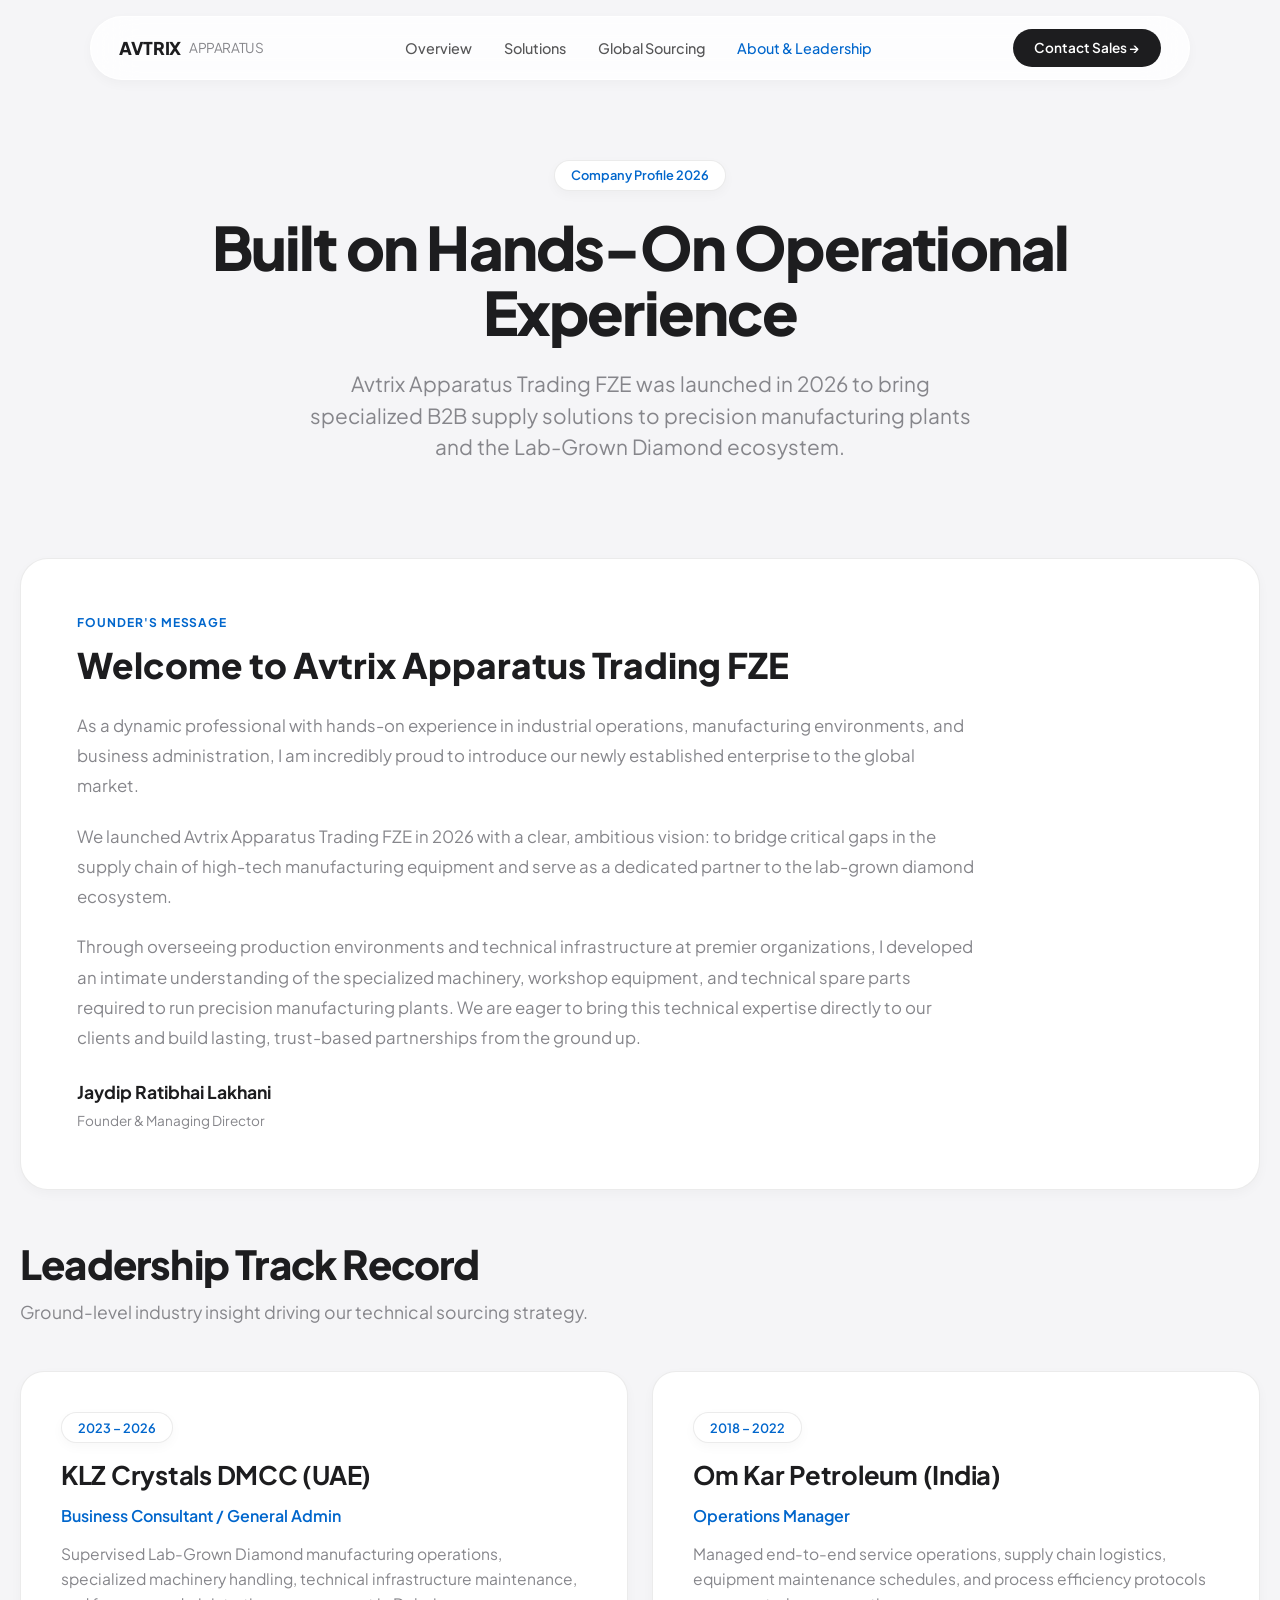
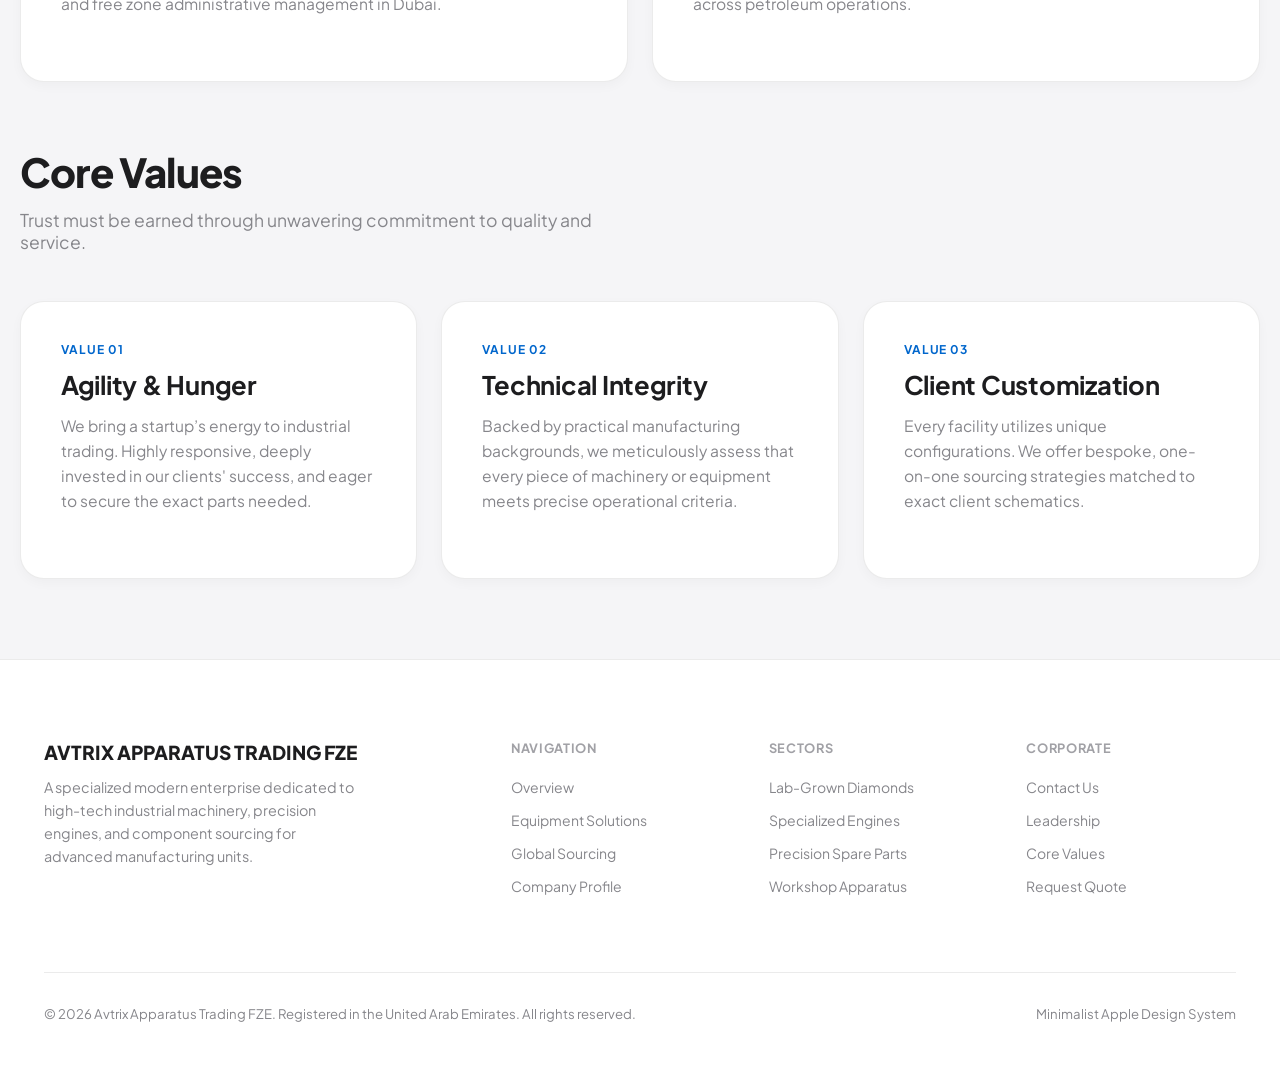
==== about.html @ a1901695 "Add files via upload" ====
<!DOCTYPE html>
<html lang="en">
<head>
    
    <meta charset="UTF-8">
    <meta name="viewport" content="width=device-width, initial-scale=1.0">
    <!-- Google Fonts -->
    <link rel="preconnect" href="https://fonts.googleapis.com">
    <link rel="preconnect" href="https://fonts.gstatic.com" crossorigin>
    <link href="https://fonts.googleapis.com/css2?family=Plus+Jakarta+Sans:wght@300;400;500;600;700;800&display=swap" rel="stylesheet">
    <style>
        :root {
            --bg-body: #F5F5F7;
            --bg-card: #FFFFFF;
            --text-primary: #1D1D1F;
            --text-secondary: #86868B;
            --text-muted: #A1A1A6;
            --accent-blue: #0066CC;
            --accent-blue-hover: #0055B3;
            --border-light: rgba(0, 0, 0, 0.08);
            --border-subtle: rgba(0, 0, 0, 0.04);
            --shadow-sm: 0 4px 12px rgba(0, 0, 0, 0.03);
            --shadow-md: 0 12px 32px rgba(0, 0, 0, 0.06);
            --shadow-lg: 0 20px 40px rgba(0, 0, 0, 0.08);
            --radius-card: 24px;
            --radius-pill: 980px;
            --font-main: 'Plus Jakarta Sans', -apple-system, BlinkMacSystemFont, "Segoe UI", Roboto, sans-serif;
        }

        * {
            box-sizing: border-box;
            margin: 0;
            padding: 0;
        }

        html {
            scroll-behavior: smooth;
            background-color: var(--bg-body);
            color: var(--text-primary);
            font-family: var(--font-main);
            -webkit-font-smoothing: antialiased;
        }

        body {
            overflow-x: hidden;
            display: flex;
            flex-direction: column;
            min-height: 100vh;
        }

        a {
            text-decoration: none;
            color: inherit;
            transition: all 0.2s ease;
        }

        .container {
            max-width: 1240px;
            margin: 0 auto;
            padding: 0 1.5rem;
            width: 100%;
        }

        /* --- Header & Navigation --- */
        header {
            position: fixed;
            top: 1rem;
            left: 0;
            right: 0;
            z-index: 1000;
        }

        .nav-wrapper {
            background: rgba(255, 255, 255, 0.82);
            backdrop-filter: blur(20px);
            -webkit-backdrop-filter: blur(20px);
            border: 1px solid rgba(255, 255, 255, 0.9);
            box-shadow: var(--shadow-sm);
            border-radius: var(--radius-pill);
            display: flex;
            justify-content: space-between;
            align-items: center;
            padding: 0.75rem 1.75rem;
            max-width: 1100px;
            margin: 0 auto;
        }

        .brand-logo {
            font-weight: 800;
            font-size: 1.1rem;
            letter-spacing: -0.02em;
            display: flex;
            align-items: center;
            gap: 0.5rem;
        }

        .brand-logo span {
            color: var(--text-secondary);
            font-weight: 400;
            font-size: 0.85rem;
        }

        .nav-links {
            display: flex;
            list-style: none;
            gap: 2rem;
            align-items: center;
        }

        .nav-links a {
            font-size: 0.9rem;
            font-weight: 500;
            color: var(--text-primary);
            opacity: 0.75;
        }

        .nav-links a:hover, .nav-links a.active {
            opacity: 1;
            color: var(--accent-blue);
        }

        .btn-primary {
            background: var(--text-primary);
            color: #FFFFFF !important;
            padding: 0.65rem 1.35rem;
            border-radius: var(--radius-pill);
            font-size: 0.85rem;
            font-weight: 600;
            display: inline-flex;
            align-items: center;
            gap: 0.4rem;
            transition: transform 0.2s ease, background 0.2s ease;
            border: none;
            cursor: pointer;
        }

        .btn-primary:hover {
            background: #000000;
            transform: scale(1.02);
            opacity: 1 !important;
        }

        .btn-secondary {
            background: #FFFFFF;
            color: var(--text-primary) !important;
            border: 1px solid var(--border-light);
            padding: 0.65rem 1.35rem;
            border-radius: var(--radius-pill);
            font-size: 0.85rem;
            font-weight: 600;
            display: inline-flex;
            align-items: center;
            gap: 0.4rem;
            box-shadow: var(--shadow-sm);
            transition: all 0.2s ease;
        }

        .btn-secondary:hover {
            background: var(--bg-body);
            transform: scale(1.02);
        }

        /* --- Common Layout Elements --- */
        .page-hero {
            padding-top: 10rem;
            padding-bottom: 4rem;
            text-align: center;
        }

        .pill-badge {
            display: inline-block;
            background: #FFFFFF;
            padding: 0.4rem 1rem;
            border-radius: var(--radius-pill);
            font-size: 0.8rem;
            font-weight: 600;
            color: var(--accent-blue);
            box-shadow: var(--shadow-sm);
            border: 1px solid var(--border-light);
            margin-bottom: 1.5rem;
        }

        .hero-title {
            font-size: 3.75rem;
            font-weight: 800;
            line-height: 1.08;
            letter-spacing: -0.03em;
            max-width: 900px;
            margin: 0 auto 1.5rem;
            color: var(--text-primary);
        }

        .hero-subtitle {
            font-size: 1.3rem;
            color: var(--text-secondary);
            max-width: 680px;
            margin: 0 auto 2rem;
            line-height: 1.5;
            font-weight: 400;
        }

        .section-padding {
            padding: 5rem 0;
        }

        .section-header {
            margin-bottom: 3rem;
        }

        .section-header h2 {
            font-size: 2.5rem;
            font-weight: 800;
            letter-spacing: -0.02em;
            margin-bottom: 0.75rem;
        }

        .section-header p {
            font-size: 1.1rem;
            color: var(--text-secondary);
            max-width: 640px;
        }

        /* Bento Grid System */
        .bento-grid {
            display: grid;
            grid-template-columns: repeat(12, 1fr);
            gap: 1.5rem;
        }

        .bento-card {
            background: var(--bg-card);
            border-radius: var(--radius-card);
            padding: 2.5rem;
            border: 1px solid var(--border-light);
            box-shadow: var(--shadow-sm);
            display: flex;
            flex-direction: column;
            justify-content: space-between;
            overflow: hidden;
            position: relative;
            transition: transform 0.3s ease, box-shadow 0.3s ease;
        }

        .bento-card:hover {
            transform: translateY(-4px);
            box-shadow: var(--shadow-md);
        }

        .col-12 { grid-column: span 12; }
        .col-8 { grid-column: span 8; }
        .col-6 { grid-column: span 6; }
        .col-4 { grid-column: span 4; }

        .card-tag {
            font-size: 0.75rem;
            font-weight: 700;
            text-transform: uppercase;
            letter-spacing: 0.08em;
            color: var(--accent-blue);
            margin-bottom: 0.75rem;
        }

        .card-title {
            font-size: 1.6rem;
            font-weight: 700;
            line-height: 1.25;
            margin-bottom: 0.85rem;
            letter-spacing: -0.01em;
        }

        .card-desc {
            font-size: 0.975rem;
            color: var(--text-secondary);
            line-height: 1.6;
            margin-bottom: 1.5rem;
        }

        .card-img-wrapper {
            width: 100%;
            height: 220px;
            border-radius: 16px;
            overflow: hidden;
            margin-top: auto;
        }

        .card-img-wrapper img {
            width: 100%;
            height: 100%;
            object-fit: cover;
        }

        /* --- Footer --- */
        footer {
            background: #FFFFFF;
            border-top: 1px solid var(--border-light);
            padding: 5rem 0 3rem;
            margin-top: auto;
        }

        .footer-grid {
            display: grid;
            grid-template-columns: 2fr repeat(3, 1fr);
            gap: 3rem;
            margin-bottom: 4rem;
        }

        .footer-brand h3 {
            font-size: 1.2rem;
            font-weight: 800;
            margin-bottom: 0.75rem;
        }

        .footer-brand p {
            color: var(--text-secondary);
            font-size: 0.9rem;
            max-width: 320px;
            line-height: 1.6;
        }

        .footer-col h4 {
            font-size: 0.8rem;
            font-weight: 700;
            text-transform: uppercase;
            letter-spacing: 0.05em;
            margin-bottom: 1.25rem;
            color: var(--text-muted);
        }

        .footer-col ul {
            list-style: none;
        }

        .footer-col li {
            margin-bottom: 0.75rem;
        }

        .footer-col a {
            font-size: 0.875rem;
            color: var(--text-secondary);
        }

        .footer-col a:hover {
            color: var(--accent-blue);
        }

        .footer-bottom {
            padding-top: 2rem;
            border-top: 1px solid var(--border-light);
            display: flex;
            justify-content: space-between;
            align-items: center;
            font-size: 0.825rem;
            color: var(--text-secondary);
        }

        /* --- Responsive --- */
        @media (max-width: 1024px) {
            .hero-title { font-size: 2.8rem; }
            .col-8, .col-4, .col-6 { grid-column: span 12; }
            .footer-grid { grid-template-columns: 1fr 1fr; }
        }

        @media (max-width: 768px) {
            .nav-links { display: none; }
            .hero-title { font-size: 2.2rem; }
            .footer-grid { grid-template-columns: 1fr; }
            .footer-bottom { flex-direction: column; gap: 1rem; text-align: center; }
        }
    </style>

    <title>About Us & Leadership | Avtrix Apparatus Trading FZE</title>
</head>
<body>
    
    <header>
        <div class="nav-wrapper">
            <a href="index.html" class="brand-logo">
                AVTRIX <span>APPARATUS</span>
            </a>
            <ul class="nav-links">
                <li><a href="index.html">Overview</a></li>
<li><a href="solutions.html">Solutions</a></li>
<li><a href="sourcing.html">Global Sourcing</a></li>
<li><a href="about.html" class="active">About & Leadership</a></li>

            </ul>
            <a href="contact.html" class="btn-primary">Contact Sales &rarr;</a>
        </div>
    </header>
    
    <main>
        <section class="page-hero container">
            <span class="pill-badge">Company Profile 2026</span>
            <h1 class="hero-title">Built on Hands-On Operational Experience</h1>
            <p class="hero-subtitle">
                Avtrix Apparatus Trading FZE was launched in 2026 to bring specialized B2B supply solutions to precision manufacturing plants and the Lab-Grown Diamond ecosystem.
            </p>
        </section>

        <section class="section-padding container" style="padding-top: 0;" id="leadership">
            <div style="background: #FFFFFF; border-radius: 28px; padding: 3.5rem; border: 1px solid var(--border-light); box-shadow: var(--shadow-sm); margin-bottom: 3rem;">
                <div class="card-tag">Founder's Message</div>
                <h2 style="font-size: 2.2rem; font-weight: 800; margin-bottom: 1.5rem;">Welcome to Avtrix Apparatus Trading FZE</h2>
                <div style="font-size: 1.05rem; color: var(--text-secondary); line-height: 1.8; max-width: 900px;">
                    <p style="margin-bottom: 1.25rem;">
                        As a dynamic professional with hands-on experience in industrial operations, manufacturing environments, and business administration, I am incredibly proud to introduce our newly established enterprise to the global market.
                    </p>
                    <p style="margin-bottom: 1.25rem;">
                        We launched Avtrix Apparatus Trading FZE in 2026 with a clear, ambitious vision: to bridge critical gaps in the supply chain of high-tech manufacturing equipment and serve as a dedicated partner to the lab-grown diamond ecosystem.
                    </p>
                    <p style="margin-bottom: 1.5rem;">
                        Through overseeing production environments and technical infrastructure at premier organizations, I developed an intimate understanding of the specialized machinery, workshop equipment, and technical spare parts required to run precision manufacturing plants. We are eager to bring this technical expertise directly to our clients and build lasting, trust-based partnerships from the ground up.
                    </p>
                    <div style="font-weight: 700; color: var(--text-primary); font-size: 1.1rem;">
                        Jaydip Ratibhai Lakhani
                        <span style="display: block; font-size: 0.85rem; color: var(--text-secondary); font-weight: 400;">Founder & Managing Director</span>
                    </div>
                </div>
            </div>

            <div class="section-header">
                <h2>Leadership Track Record</h2>
                <p>Ground-level industry insight driving our technical sourcing strategy.</p>
            </div>

            <div class="bento-grid" style="margin-bottom: 4rem;">
                <div class="bento-card col-6">
                    <div>
                        <span class="pill-badge" style="margin-bottom: 1rem;">2023 – 2026</span>
                        <h3 class="card-title">KLZ Crystals DMCC (UAE)</h3>
                        <div style="font-weight: 600; color: var(--accent-blue); margin-bottom: 1rem;">Business Consultant / General Admin</div>
                        <p class="card-desc">
                            Supervised Lab-Grown Diamond manufacturing operations, specialized machinery handling, technical infrastructure maintenance, and free zone administrative management in Dubai.
                        </p>
                    </div>
                </div>

                <div class="bento-card col-6">
                    <div>
                        <span class="pill-badge" style="margin-bottom: 1rem;">2018 – 2022</span>
                        <h3 class="card-title">Om Kar Petroleum (India)</h3>
                        <div style="font-weight: 600; color: var(--accent-blue); margin-bottom: 1rem;">Operations Manager</div>
                        <p class="card-desc">
                            Managed end-to-end service operations, supply chain logistics, equipment maintenance schedules, and process efficiency protocols across petroleum operations.
                        </p>
                    </div>
                </div>
            </div>

            <div class="section-header" id="values">
                <h2>Core Values</h2>
                <p>Trust must be earned through unwavering commitment to quality and service.</p>
            </div>

            <div class="bento-grid">
                <div class="bento-card col-4">
                    <div>
                        <div class="card-tag">Value 01</div>
                        <h3 class="card-title">Agility & Hunger</h3>
                        <p class="card-desc">We bring a startup’s energy to industrial trading. Highly responsive, deeply invested in our clients' success, and eager to secure the exact parts needed.</p>
                    </div>
                </div>

                <div class="bento-card col-4">
                    <div>
                        <div class="card-tag">Value 02</div>
                        <h3 class="card-title">Technical Integrity</h3>
                        <p class="card-desc">Backed by practical manufacturing backgrounds, we meticulously assess that every piece of machinery or equipment meets precise operational criteria.</p>
                    </div>
                </div>

                <div class="bento-card col-4">
                    <div>
                        <div class="card-tag">Value 03</div>
                        <h3 class="card-title">Client Customization</h3>
                        <p class="card-desc">Every facility utilizes unique configurations. We offer bespoke, one-on-one sourcing strategies matched to exact client schematics.</p>
                    </div>
                </div>
            </div>
        </section>
    </main>
    
    <footer>
        <div class="container">
            <div class="footer-grid">
                <div class="footer-brand">
                    <h3>AVTRIX APPARATUS TRADING FZE</h3>
                    <p>A specialized modern enterprise dedicated to high-tech industrial machinery, precision engines, and component sourcing for advanced manufacturing units.</p>
                </div>
                <div class="footer-col">
                    <h4>Navigation</h4>
                    <ul>
                        <li><a href="index.html">Overview</a></li>
                        <li><a href="solutions.html">Equipment Solutions</a></li>
                        <li><a href="sourcing.html">Global Sourcing</a></li>
                        <li><a href="about.html">Company Profile</a></li>
                    </ul>
                </div>
                <div class="footer-col">
                    <h4>Sectors</h4>
                    <ul>
                        <li><a href="solutions.html#lgd">Lab-Grown Diamonds</a></li>
                        <li><a href="solutions.html#engines">Specialized Engines</a></li>
                        <li><a href="solutions.html#spares">Precision Spare Parts</a></li>
                        <li><a href="solutions.html#workshop">Workshop Apparatus</a></li>
                    </ul>
                </div>
                <div class="footer-col">
                    <h4>Corporate</h4>
                    <ul>
                        <li><a href="contact.html">Contact Us</a></li>
                        <li><a href="about.html#leadership">Leadership</a></li>
                        <li><a href="about.html#values">Core Values</a></li>
                        <li><a href="contact.html">Request Quote</a></li>
                    </ul>
                </div>
            </div>

            <div class="footer-bottom">
                <div>&copy; 2026 Avtrix Apparatus Trading FZE. Registered in the United Arab Emirates. All rights reserved.</div>
                <div>Minimalist Apple Design System</div>
            </div>
        </div>
    </footer>
    
</body>
</html>
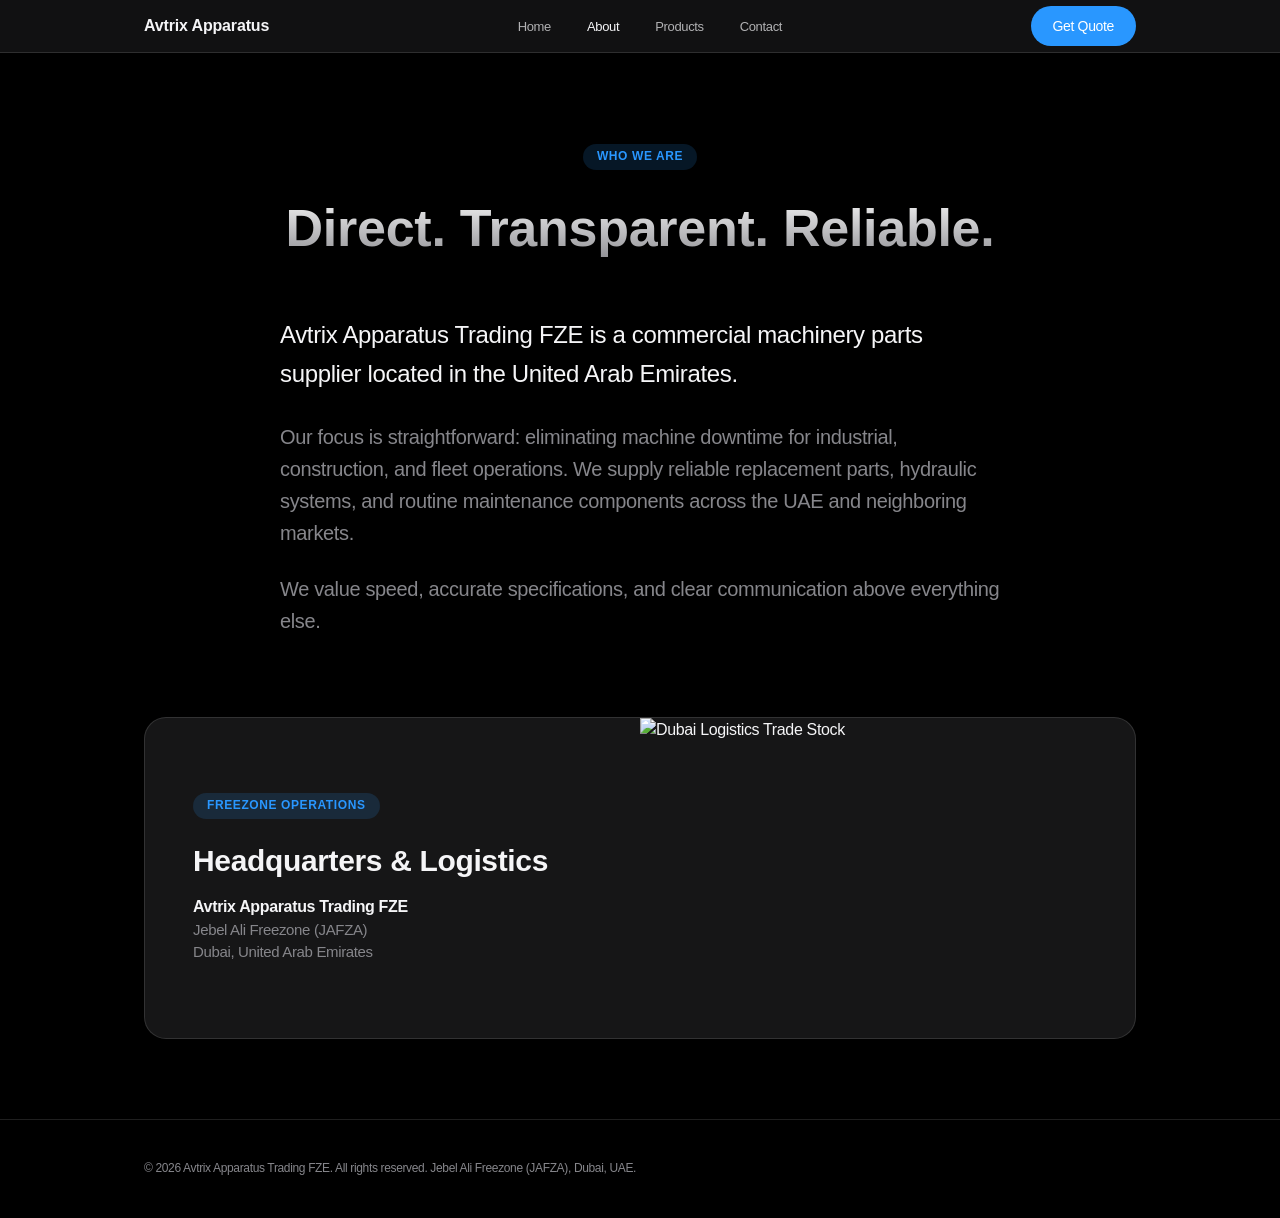
==== commit b009eded: "Add files via upload" ====
--- a/about.html
+++ b/about.html
@@ -1,527 +1,68 @@
-<!DOCTYPE html>
-<html lang="en">
-<head>
-    
-    <meta charset="UTF-8">
-    <meta name="viewport" content="width=device-width, initial-scale=1.0">
-    <!-- Google Fonts -->
-    <link rel="preconnect" href="https://fonts.googleapis.com">
-    <link rel="preconnect" href="https://fonts.gstatic.com" crossorigin>
-    <link href="https://fonts.googleapis.com/css2?family=Plus+Jakarta+Sans:wght@300;400;500;600;700;800&display=swap" rel="stylesheet">
-    <style>
-        :root {
-            --bg-body: #F5F5F7;
-            --bg-card: #FFFFFF;
-            --text-primary: #1D1D1F;
-            --text-secondary: #86868B;
-            --text-muted: #A1A1A6;
-            --accent-blue: #0066CC;
-            --accent-blue-hover: #0055B3;
-            --border-light: rgba(0, 0, 0, 0.08);
-            --border-subtle: rgba(0, 0, 0, 0.04);
-            --shadow-sm: 0 4px 12px rgba(0, 0, 0, 0.03);
-            --shadow-md: 0 12px 32px rgba(0, 0, 0, 0.06);
-            --shadow-lg: 0 20px 40px rgba(0, 0, 0, 0.08);
-            --radius-card: 24px;
-            --radius-pill: 980px;
-            --font-main: 'Plus Jakarta Sans', -apple-system, BlinkMacSystemFont, "Segoe UI", Roboto, sans-serif;
-        }
-
-        * {
-            box-sizing: border-box;
-            margin: 0;
-            padding: 0;
-        }
-
-        html {
-            scroll-behavior: smooth;
-            background-color: var(--bg-body);
-            color: var(--text-primary);
-            font-family: var(--font-main);
-            -webkit-font-smoothing: antialiased;
-        }
-
-        body {
-            overflow-x: hidden;
-            display: flex;
-            flex-direction: column;
-            min-height: 100vh;
-        }
-
-        a {
-            text-decoration: none;
-            color: inherit;
-            transition: all 0.2s ease;
-        }
-
-        .container {
-            max-width: 1240px;
-            margin: 0 auto;
-            padding: 0 1.5rem;
-            width: 100%;
-        }
-
-        /* --- Header & Navigation --- */
-        header {
-            position: fixed;
-            top: 1rem;
-            left: 0;
-            right: 0;
-            z-index: 1000;
-        }
-
-        .nav-wrapper {
-            background: rgba(255, 255, 255, 0.82);
-            backdrop-filter: blur(20px);
-            -webkit-backdrop-filter: blur(20px);
-            border: 1px solid rgba(255, 255, 255, 0.9);
-            box-shadow: var(--shadow-sm);
-            border-radius: var(--radius-pill);
-            display: flex;
-            justify-content: space-between;
-            align-items: center;
-            padding: 0.75rem 1.75rem;
-            max-width: 1100px;
-            margin: 0 auto;
-        }
-
-        .brand-logo {
-            font-weight: 800;
-            font-size: 1.1rem;
-            letter-spacing: -0.02em;
-            display: flex;
-            align-items: center;
-            gap: 0.5rem;
-        }
-
-        .brand-logo span {
-            color: var(--text-secondary);
-            font-weight: 400;
-            font-size: 0.85rem;
-        }
-
-        .nav-links {
-            display: flex;
-            list-style: none;
-            gap: 2rem;
-            align-items: center;
-        }
-
-        .nav-links a {
-            font-size: 0.9rem;
-            font-weight: 500;
-            color: var(--text-primary);
-            opacity: 0.75;
-        }
-
-        .nav-links a:hover, .nav-links a.active {
-            opacity: 1;
-            color: var(--accent-blue);
-        }
-
-        .btn-primary {
-            background: var(--text-primary);
-            color: #FFFFFF !important;
-            padding: 0.65rem 1.35rem;
-            border-radius: var(--radius-pill);
-            font-size: 0.85rem;
-            font-weight: 600;
-            display: inline-flex;
-            align-items: center;
-            gap: 0.4rem;
-            transition: transform 0.2s ease, background 0.2s ease;
-            border: none;
-            cursor: pointer;
-        }
-
-        .btn-primary:hover {
-            background: #000000;
-            transform: scale(1.02);
-            opacity: 1 !important;
-        }
-
-        .btn-secondary {
-            background: #FFFFFF;
-            color: var(--text-primary) !important;
-            border: 1px solid var(--border-light);
-            padding: 0.65rem 1.35rem;
-            border-radius: var(--radius-pill);
-            font-size: 0.85rem;
-            font-weight: 600;
-            display: inline-flex;
-            align-items: center;
-            gap: 0.4rem;
-            box-shadow: var(--shadow-sm);
-            transition: all 0.2s ease;
-        }
-
-        .btn-secondary:hover {
-            background: var(--bg-body);
-            transform: scale(1.02);
-        }
-
-        /* --- Common Layout Elements --- */
-        .page-hero {
-            padding-top: 10rem;
-            padding-bottom: 4rem;
-            text-align: center;
-        }
-
-        .pill-badge {
-            display: inline-block;
-            background: #FFFFFF;
-            padding: 0.4rem 1rem;
-            border-radius: var(--radius-pill);
-            font-size: 0.8rem;
-            font-weight: 600;
-            color: var(--accent-blue);
-            box-shadow: var(--shadow-sm);
-            border: 1px solid var(--border-light);
-            margin-bottom: 1.5rem;
-        }
-
-        .hero-title {
-            font-size: 3.75rem;
-            font-weight: 800;
-            line-height: 1.08;
-            letter-spacing: -0.03em;
-            max-width: 900px;
-            margin: 0 auto 1.5rem;
-            color: var(--text-primary);
-        }
-
-        .hero-subtitle {
-            font-size: 1.3rem;
-            color: var(--text-secondary);
-            max-width: 680px;
-            margin: 0 auto 2rem;
-            line-height: 1.5;
-            font-weight: 400;
-        }
-
-        .section-padding {
-            padding: 5rem 0;
-        }
-
-        .section-header {
-            margin-bottom: 3rem;
-        }
-
-        .section-header h2 {
-            font-size: 2.5rem;
-            font-weight: 800;
-            letter-spacing: -0.02em;
-            margin-bottom: 0.75rem;
-        }
-
-        .section-header p {
-            font-size: 1.1rem;
-            color: var(--text-secondary);
-            max-width: 640px;
-        }
-
-        /* Bento Grid System */
-        .bento-grid {
-            display: grid;
-            grid-template-columns: repeat(12, 1fr);
-            gap: 1.5rem;
-        }
-
-        .bento-card {
-            background: var(--bg-card);
-            border-radius: var(--radius-card);
-            padding: 2.5rem;
-            border: 1px solid var(--border-light);
-            box-shadow: var(--shadow-sm);
-            display: flex;
-            flex-direction: column;
-            justify-content: space-between;
-            overflow: hidden;
-            position: relative;
-            transition: transform 0.3s ease, box-shadow 0.3s ease;
-        }
-
-        .bento-card:hover {
-            transform: translateY(-4px);
-            box-shadow: var(--shadow-md);
-        }
-
-        .col-12 { grid-column: span 12; }
-        .col-8 { grid-column: span 8; }
-        .col-6 { grid-column: span 6; }
-        .col-4 { grid-column: span 4; }
-
-        .card-tag {
-            font-size: 0.75rem;
-            font-weight: 700;
-            text-transform: uppercase;
-            letter-spacing: 0.08em;
-            color: var(--accent-blue);
-            margin-bottom: 0.75rem;
-        }
-
-        .card-title {
-            font-size: 1.6rem;
-            font-weight: 700;
-            line-height: 1.25;
-            margin-bottom: 0.85rem;
-            letter-spacing: -0.01em;
-        }
-
-        .card-desc {
-            font-size: 0.975rem;
-            color: var(--text-secondary);
-            line-height: 1.6;
-            margin-bottom: 1.5rem;
-        }
-
-        .card-img-wrapper {
-            width: 100%;
-            height: 220px;
-            border-radius: 16px;
-            overflow: hidden;
-            margin-top: auto;
-        }
-
-        .card-img-wrapper img {
-            width: 100%;
-            height: 100%;
-            object-fit: cover;
-        }
-
-        /* --- Footer --- */
-        footer {
-            background: #FFFFFF;
-            border-top: 1px solid var(--border-light);
-            padding: 5rem 0 3rem;
-            margin-top: auto;
-        }
-
-        .footer-grid {
-            display: grid;
-            grid-template-columns: 2fr repeat(3, 1fr);
-            gap: 3rem;
-            margin-bottom: 4rem;
-        }
-
-        .footer-brand h3 {
-            font-size: 1.2rem;
-            font-weight: 800;
-            margin-bottom: 0.75rem;
-        }
-
-        .footer-brand p {
-            color: var(--text-secondary);
-            font-size: 0.9rem;
-            max-width: 320px;
-            line-height: 1.6;
-        }
-
-        .footer-col h4 {
-            font-size: 0.8rem;
-            font-weight: 700;
-            text-transform: uppercase;
-            letter-spacing: 0.05em;
-            margin-bottom: 1.25rem;
-            color: var(--text-muted);
-        }
-
-        .footer-col ul {
-            list-style: none;
-        }
-
-        .footer-col li {
-            margin-bottom: 0.75rem;
-        }
-
-        .footer-col a {
-            font-size: 0.875rem;
-            color: var(--text-secondary);
-        }
-
-        .footer-col a:hover {
-            color: var(--accent-blue);
-        }
-
-        .footer-bottom {
-            padding-top: 2rem;
-            border-top: 1px solid var(--border-light);
-            display: flex;
-            justify-content: space-between;
-            align-items: center;
-            font-size: 0.825rem;
-            color: var(--text-secondary);
-        }
-
-        /* --- Responsive --- */
-        @media (max-width: 1024px) {
-            .hero-title { font-size: 2.8rem; }
-            .col-8, .col-4, .col-6 { grid-column: span 12; }
-            .footer-grid { grid-template-columns: 1fr 1fr; }
-        }
-
-        @media (max-width: 768px) {
-            .nav-links { display: none; }
-            .hero-title { font-size: 2.2rem; }
-            .footer-grid { grid-template-columns: 1fr; }
-            .footer-bottom { flex-direction: column; gap: 1rem; text-align: center; }
-        }
-    </style>
-
-    <title>About Us & Leadership | Avtrix Apparatus Trading FZE</title>
-</head>
-<body>
-    
-    <header>
-        <div class="nav-wrapper">
-            <a href="index.html" class="brand-logo">
-                AVTRIX <span>APPARATUS</span>
-            </a>
-            <ul class="nav-links">
-                <li><a href="index.html">Overview</a></li>
-<li><a href="solutions.html">Solutions</a></li>
-<li><a href="sourcing.html">Global Sourcing</a></li>
-<li><a href="about.html" class="active">About & Leadership</a></li>
-
-            </ul>
-            <a href="contact.html" class="btn-primary">Contact Sales &rarr;</a>
-        </div>
-    </header>
-    
-    <main>
-        <section class="page-hero container">
-            <span class="pill-badge">Company Profile 2026</span>
-            <h1 class="hero-title">Built on Hands-On Operational Experience</h1>
-            <p class="hero-subtitle">
-                Avtrix Apparatus Trading FZE was launched in 2026 to bring specialized B2B supply solutions to precision manufacturing plants and the Lab-Grown Diamond ecosystem.
-            </p>
-        </section>
-
-        <section class="section-padding container" style="padding-top: 0;" id="leadership">
-            <div style="background: #FFFFFF; border-radius: 28px; padding: 3.5rem; border: 1px solid var(--border-light); box-shadow: var(--shadow-sm); margin-bottom: 3rem;">
-                <div class="card-tag">Founder's Message</div>
-                <h2 style="font-size: 2.2rem; font-weight: 800; margin-bottom: 1.5rem;">Welcome to Avtrix Apparatus Trading FZE</h2>
-                <div style="font-size: 1.05rem; color: var(--text-secondary); line-height: 1.8; max-width: 900px;">
-                    <p style="margin-bottom: 1.25rem;">
-                        As a dynamic professional with hands-on experience in industrial operations, manufacturing environments, and business administration, I am incredibly proud to introduce our newly established enterprise to the global market.
-                    </p>
-                    <p style="margin-bottom: 1.25rem;">
-                        We launched Avtrix Apparatus Trading FZE in 2026 with a clear, ambitious vision: to bridge critical gaps in the supply chain of high-tech manufacturing equipment and serve as a dedicated partner to the lab-grown diamond ecosystem.
-                    </p>
-                    <p style="margin-bottom: 1.5rem;">
-                        Through overseeing production environments and technical infrastructure at premier organizations, I developed an intimate understanding of the specialized machinery, workshop equipment, and technical spare parts required to run precision manufacturing plants. We are eager to bring this technical expertise directly to our clients and build lasting, trust-based partnerships from the ground up.
-                    </p>
-                    <div style="font-weight: 700; color: var(--text-primary); font-size: 1.1rem;">
-                        Jaydip Ratibhai Lakhani
-                        <span style="display: block; font-size: 0.85rem; color: var(--text-secondary); font-weight: 400;">Founder & Managing Director</span>
-                    </div>
-                </div>
-            </div>
-
-            <div class="section-header">
-                <h2>Leadership Track Record</h2>
-                <p>Ground-level industry insight driving our technical sourcing strategy.</p>
-            </div>
-
-            <div class="bento-grid" style="margin-bottom: 4rem;">
-                <div class="bento-card col-6">
-                    <div>
-                        <span class="pill-badge" style="margin-bottom: 1rem;">2023 – 2026</span>
-                        <h3 class="card-title">KLZ Crystals DMCC (UAE)</h3>
-                        <div style="font-weight: 600; color: var(--accent-blue); margin-bottom: 1rem;">Business Consultant / General Admin</div>
-                        <p class="card-desc">
-                            Supervised Lab-Grown Diamond manufacturing operations, specialized machinery handling, technical infrastructure maintenance, and free zone administrative management in Dubai.
-                        </p>
-                    </div>
-                </div>
-
-                <div class="bento-card col-6">
-                    <div>
-                        <span class="pill-badge" style="margin-bottom: 1rem;">2018 – 2022</span>
-                        <h3 class="card-title">Om Kar Petroleum (India)</h3>
-                        <div style="font-weight: 600; color: var(--accent-blue); margin-bottom: 1rem;">Operations Manager</div>
-                        <p class="card-desc">
-                            Managed end-to-end service operations, supply chain logistics, equipment maintenance schedules, and process efficiency protocols across petroleum operations.
-                        </p>
-                    </div>
-                </div>
-            </div>
-
-            <div class="section-header" id="values">
-                <h2>Core Values</h2>
-                <p>Trust must be earned through unwavering commitment to quality and service.</p>
-            </div>
-
-            <div class="bento-grid">
-                <div class="bento-card col-4">
-                    <div>
-                        <div class="card-tag">Value 01</div>
-                        <h3 class="card-title">Agility & Hunger</h3>
-                        <p class="card-desc">We bring a startup’s energy to industrial trading. Highly responsive, deeply invested in our clients' success, and eager to secure the exact parts needed.</p>
-                    </div>
-                </div>
-
-                <div class="bento-card col-4">
-                    <div>
-                        <div class="card-tag">Value 02</div>
-                        <h3 class="card-title">Technical Integrity</h3>
-                        <p class="card-desc">Backed by practical manufacturing backgrounds, we meticulously assess that every piece of machinery or equipment meets precise operational criteria.</p>
-                    </div>
-                </div>
-
-                <div class="bento-card col-4">
-                    <div>
-                        <div class="card-tag">Value 03</div>
-                        <h3 class="card-title">Client Customization</h3>
-                        <p class="card-desc">Every facility utilizes unique configurations. We offer bespoke, one-on-one sourcing strategies matched to exact client schematics.</p>
-                    </div>
-                </div>
-            </div>
-        </section>
-    </main>
-    
-    <footer>
-        <div class="container">
-            <div class="footer-grid">
-                <div class="footer-brand">
-                    <h3>AVTRIX APPARATUS TRADING FZE</h3>
-                    <p>A specialized modern enterprise dedicated to high-tech industrial machinery, precision engines, and component sourcing for advanced manufacturing units.</p>
-                </div>
-                <div class="footer-col">
-                    <h4>Navigation</h4>
-                    <ul>
-                        <li><a href="index.html">Overview</a></li>
-                        <li><a href="solutions.html">Equipment Solutions</a></li>
-                        <li><a href="sourcing.html">Global Sourcing</a></li>
-                        <li><a href="about.html">Company Profile</a></li>
-                    </ul>
-                </div>
-                <div class="footer-col">
-                    <h4>Sectors</h4>
-                    <ul>
-                        <li><a href="solutions.html#lgd">Lab-Grown Diamonds</a></li>
-                        <li><a href="solutions.html#engines">Specialized Engines</a></li>
-                        <li><a href="solutions.html#spares">Precision Spare Parts</a></li>
-                        <li><a href="solutions.html#workshop">Workshop Apparatus</a></li>
-                    </ul>
-                </div>
-                <div class="footer-col">
-                    <h4>Corporate</h4>
-                    <ul>
-                        <li><a href="contact.html">Contact Us</a></li>
-                        <li><a href="about.html#leadership">Leadership</a></li>
-                        <li><a href="about.html#values">Core Values</a></li>
-                        <li><a href="contact.html">Request Quote</a></li>
-                    </ul>
-                </div>
-            </div>
-
-            <div class="footer-bottom">
-                <div>&copy; 2026 Avtrix Apparatus Trading FZE. Registered in the United Arab Emirates. All rights reserved.</div>
-                <div>Minimalist Apple Design System</div>
-            </div>
-        </div>
-    </footer>
-    
-</body>
+<!DOCTYPE html>
+<html lang="en">
+<head>
+    <meta charset="UTF-8">
+    <meta name="viewport" content="width=device-width, initial-scale=1.0">
+    <title>About | Avtrix Apparatus Trading FZE</title>
+    <link rel="stylesheet" href="styles.css">
+</head>
+<body>
+
+    <header>
+        <div class="container nav-bar">
+            <a href="index.html" class="logo">Avtrix Apparatus</a>
+            <nav>
+                <ul>
+                    <li><a href="index.html">Home</a></li>
+                    <li><a href="about.html" class="active">About</a></li>
+                    <li><a href="products.html">Products</a></li>
+                    <li><a href="contact.html">Contact</a></li>
+                </ul>
+            </nav>
+            <a href="contact.html" class="btn-pill">Get Quote</a>
+        </div>
+    </header>
+
+    <main class="container">
+        <section class="page-intro">
+            <span class="badge">Who We Are</span>
+            <h1 class="gradient-text">Direct. Transparent. Reliable.</h1>
+        </section>
+
+        <section style="max-width: 720px; margin: 0 auto; font-size: 20px; line-height: 1.6; color: var(--text-secondary);">
+            <p style="margin-bottom: 28px; color: var(--text-primary); font-size: 24px; font-weight: 500;">
+                Avtrix Apparatus Trading FZE is a commercial machinery parts supplier located in the United Arab Emirates.
+            </p>
+            <p style="margin-bottom: 24px;">
+                Our focus is straightforward: eliminating machine downtime for industrial, construction, and fleet operations. We supply reliable replacement parts, hydraulic systems, and routine maintenance components across the UAE and neighboring markets.
+            </p>
+            <p>
+                We value speed, accurate specifications, and clear communication above everything else.
+            </p>
+        </section>
+
+        <!-- HUB LOCATION STOCK CARD -->
+        <section style="margin: 80px 0;">
+            <div class="card-dark" style="display: grid; grid-template-columns: 1fr 1fr; align-items: center;">
+                <div style="padding: 48px;">
+                    <span class="badge" style="width: fit-content;">Freezone Operations</span>
+                    <h3 style="font-size: 30px; margin-bottom: 12px;">Headquarters & Logistics</h3>
+                    <p style="font-size: 16px; color: var(--text-primary); margin-top: 10px;"><strong>Avtrix Apparatus Trading FZE</strong></p>
+                    <p style="font-size: 15px; color: var(--text-secondary);">
+                        Jebel Ali Freezone (JAFZA)<br>
+                        Dubai, United Arab Emirates
+                    </p>
+                </div>
+                <img src="https://images.unsplash.com/photo-1512453979798-5ea266f8880c?auto=format&fit=crop&w=800&q=80" alt="Dubai Logistics Trade Stock" style="width: 100%; height: 100%; object-fit: cover; min-height: 320px;">
+            </div>
+        </section>
+    </main>
+
+    <footer>
+        <div class="container">
+            <p>&copy; 2026 Avtrix Apparatus Trading FZE. All rights reserved. Jebel Ali Freezone (JAFZA), Dubai, UAE.</p>
+        </div>
+    </footer>
+
+</body>
 </html>
--- a/styles.css
+++ b/styles.css
@@ -0,0 +1,247 @@
+/* --------------------------------------------------------------------------
+   AVTRIX APPARATUS TRADING FZE - APPLE DESIGN SYSTEM WITH STOCK IMAGERY
+   -------------------------------------------------------------------------- */
+
+:root {
+    --bg-page: #000000;
+    --bg-surface: #161617;
+    --bg-surface-elevated: #1d1d1f;
+    --bg-light: #f5f5f7;
+    --text-primary: #f5f5f7;
+    --text-dark: #1d1d1f;
+    --text-secondary: #86868b;
+    --accent-blue: #2997ff;
+    --accent-blue-hover: #0077ed;
+    --border-subtle: rgba(255, 255, 255, 0.12);
+    --glass-bg: rgba(22, 22, 23, 0.8);
+    --font-apple: -apple-system, BlinkMacSystemFont, "SF Pro Display", "SF Pro Text", "Helvetica Neue", Arial, sans-serif;
+    --radius-card: 22px;
+    --radius-btn: 980px;
+}
+
+* {
+    box-sizing: border-box;
+    margin: 0;
+    padding: 0;
+}
+
+body {
+    font-family: var(--font-apple);
+    background-color: var(--bg-page);
+    color: var(--text-primary);
+    line-height: 1.47059;
+    letter-spacing: -0.022em;
+    -webkit-font-smoothing: antialiased;
+}
+
+.container {
+    max-width: 1040px;
+    margin: 0 auto;
+    padding: 0 24px;
+}
+
+/* NAVIGATION HEADER */
+header {
+    position: sticky;
+    top: 0;
+    z-index: 9999;
+    background: var(--glass-bg);
+    backdrop-filter: blur(20px);
+    -webkit-backdrop-filter: blur(20px);
+    border-bottom: 1px solid var(--border-subtle);
+}
+
+.nav-bar {
+    display: flex;
+    justify-content: space-between;
+    align-items: center;
+    height: 52px;
+}
+
+.logo {
+    font-size: 16px;
+    font-weight: 600;
+    color: var(--text-primary);
+    text-decoration: none;
+    letter-spacing: -0.01em;
+}
+
+nav ul {
+    display: flex;
+    list-style: none;
+    gap: 36px;
+}
+
+nav a {
+    text-decoration: none;
+    color: var(--text-primary);
+    font-size: 13px;
+    opacity: 0.7;
+    transition: opacity 0.2s ease;
+}
+
+nav a:hover, nav a.active {
+    opacity: 1.0;
+}
+
+/* BUTTONS & BADGES */
+.btn-pill {
+    display: inline-block;
+    background-color: var(--accent-blue);
+    color: #ffffff;
+    padding: 10px 22px;
+    border-radius: var(--radius-btn);
+    font-size: 14px;
+    font-weight: 500;
+    text-decoration: none;
+    transition: all 0.2s ease;
+    border: none;
+    cursor: pointer;
+}
+
+.btn-pill:hover {
+    background-color: var(--accent-blue-hover);
+    transform: scale(1.02);
+}
+
+.btn-secondary {
+    background-color: rgba(255, 255, 255, 0.1);
+    color: var(--text-primary);
+}
+
+.btn-secondary:hover {
+    background-color: rgba(255, 255, 255, 0.2);
+}
+
+.badge {
+    display: inline-block;
+    padding: 4px 14px;
+    border-radius: var(--radius-btn);
+    background: rgba(41, 151, 255, 0.15);
+    color: var(--accent-blue);
+    font-size: 12px;
+    font-weight: 600;
+    text-transform: uppercase;
+    letter-spacing: 0.05em;
+    margin-bottom: 20px;
+}
+
+/* TYPOGRAPHY */
+.gradient-text {
+    background: linear-gradient(180deg, #ffffff 0%, #86868b 100%);
+    -webkit-background-clip: text;
+    -webkit-text-fill-color: transparent;
+}
+
+h1.hero-title {
+    font-size: 64px;
+    line-height: 1.0625;
+    font-weight: 600;
+    letter-spacing: -0.009em;
+    margin-bottom: 20px;
+}
+
+p.hero-subtitle {
+    font-size: 22px;
+    line-height: 1.27273;
+    font-weight: 400;
+    color: var(--text-secondary);
+    max-width: 680px;
+    margin-bottom: 36px;
+}
+
+.page-intro {
+    padding: 90px 0 50px 0;
+    text-align: center;
+}
+
+.page-intro h1 {
+    font-size: 52px;
+    font-weight: 600;
+    letter-spacing: -0.005em;
+}
+
+/* CARDS, IMAGES & GRIDS */
+.grid-3 {
+    display: grid;
+    grid-template-columns: repeat(auto-fit, minmax(300px, 1fr));
+    gap: 24px;
+    margin: 40px 0;
+}
+
+.card-dark {
+    background-color: var(--bg-surface);
+    border: 1px solid var(--border-subtle);
+    border-radius: var(--radius-card);
+    overflow: hidden;
+    transition: transform 0.3s cubic-bezier(0, 0, 0.2, 1);
+}
+
+.card-dark:hover {
+    transform: translateY(-3px);
+}
+
+.card-body {
+    padding: 32px;
+}
+
+.card-dark h3 {
+    font-size: 22px;
+    font-weight: 600;
+    margin-bottom: 10px;
+    color: var(--text-primary);
+}
+
+.card-dark p {
+    font-size: 15px;
+    color: var(--text-secondary);
+    line-height: 1.5;
+}
+
+.stock-img {
+    width: 100%;
+    height: 220px;
+    object-fit: cover;
+    display: block;
+    border-bottom: 1px solid var(--border-subtle);
+}
+
+.hero-banner-img {
+    width: 100%;
+    height: 420px;
+    object-fit: cover;
+    border-radius: var(--radius-card);
+    border: 1px solid var(--border-subtle);
+    margin-top: 40px;
+}
+
+/* LIGHT SECTION */
+.light-section {
+    background-color: var(--bg-light);
+    color: var(--text-dark);
+    padding: 90px 0;
+    margin-top: 80px;
+}
+
+.light-section h2 {
+    font-size: 40px;
+    font-weight: 600;
+    color: var(--text-dark);
+    margin-bottom: 16px;
+}
+
+/* FOOTER */
+footer {
+    background-color: var(--bg-page);
+    border-top: 1px solid var(--border-subtle);
+    padding: 40px 0;
+    font-size: 12px;
+    color: var(--text-secondary);
+}
+
+@media (max-width: 768px) {
+    h1.hero-title { font-size: 40px; }
+    p.hero-subtitle { font-size: 18px; }
+    .page-intro h1 { font-size: 36px; }
+    .hero-banner-img { height: 260px; }
+}
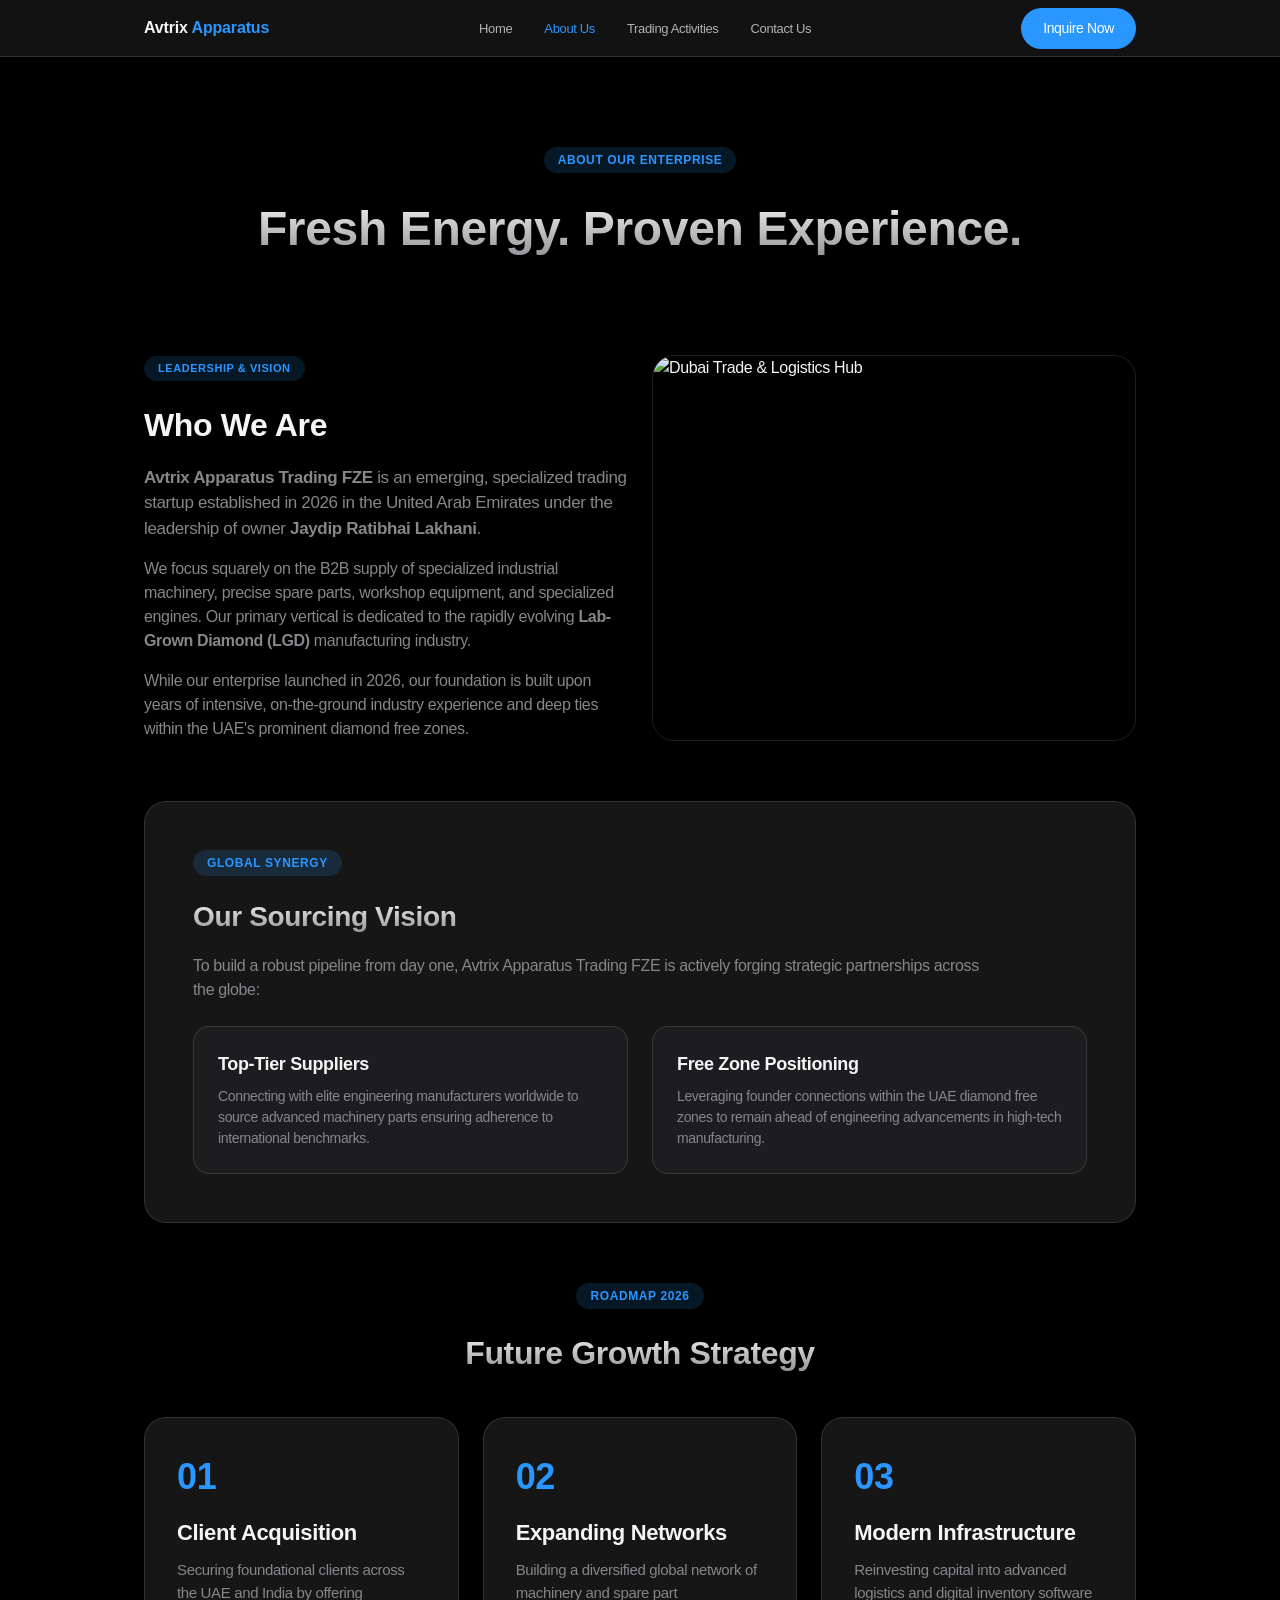
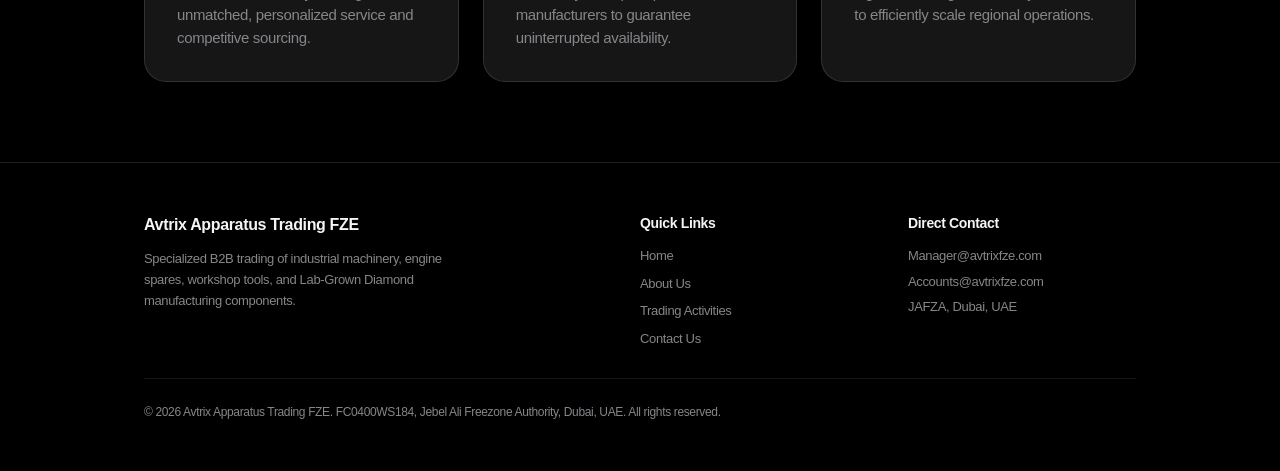
==== commit b377e4f0: "Update about.html" ====
--- a/about.html
+++ b/about.html
@@ -3,66 +3,122 @@
 <head>
     <meta charset="UTF-8">
     <meta name="viewport" content="width=device-width, initial-scale=1.0">
-    <title>About | Avtrix Apparatus Trading FZE</title>
+    <title>About Us | Avtrix Apparatus Trading FZE</title>
     <link rel="stylesheet" href="styles.css">
 </head>
 <body>
 
     <header>
         <div class="container nav-bar">
-            <a href="index.html" class="logo">Avtrix Apparatus</a>
+            <a href="index.html" class="logo">Avtrix <span>Apparatus</span></a>
             <nav>
                 <ul>
                     <li><a href="index.html">Home</a></li>
-                    <li><a href="about.html" class="active">About</a></li>
-                    <li><a href="products.html">Products</a></li>
-                    <li><a href="contact.html">Contact</a></li>
+                    <li><a href="about.html" class="active">About Us</a></li>
+                    <li><a href="activities.html">Trading Activities</a></li>
+                    <li><a href="contact.html">Contact Us</a></li>
                 </ul>
             </nav>
-            <a href="contact.html" class="btn-pill">Get Quote</a>
+            <a href="contact.html" class="btn-pill">Inquire Now</a>
         </div>
     </header>
 
     <main class="container">
         <section class="page-intro">
-            <span class="badge">Who We Are</span>
-            <h1 class="gradient-text">Direct. Transparent. Reliable.</h1>
+            <span class="badge">About Our Enterprise</span>
+            <h1 class="gradient-text">Fresh Energy. Proven Experience.</h1>
         </section>
 
-        <section style="max-width: 720px; margin: 0 auto; font-size: 20px; line-height: 1.6; color: var(--text-secondary);">
-            <p style="margin-bottom: 28px; color: var(--text-primary); font-size: 24px; font-weight: 500;">
-                Avtrix Apparatus Trading FZE is a commercial machinery parts supplier located in the United Arab Emirates.
-            </p>
-            <p style="margin-bottom: 24px;">
-                Our focus is straightforward: eliminating machine downtime for industrial, construction, and fleet operations. We supply reliable replacement parts, hydraulic systems, and routine maintenance components across the UAE and neighboring markets.
-            </p>
-            <p>
-                We value speed, accurate specifications, and clear communication above everything else.
-            </p>
+        <!-- WHO WE ARE & FOUNDER -->
+        <section class="grid-2" style="align-items: center; margin-bottom: 60px;">
+            <div>
+                <span class="badge" style="font-size: 11px;">Leadership & Vision</span>
+                <h2 style="font-size: 32px; font-weight: 600; margin-bottom: 16px;">Who We Are</h2>
+                <p style="color: var(--text-secondary); font-size: 17px; margin-bottom: 16px;">
+                    <strong>Avtrix Apparatus Trading FZE</strong> is an emerging, specialized trading startup established in 2026 in the United Arab Emirates under the leadership of owner <strong>Jaydip Ratibhai Lakhani</strong>.
+                </p>
+                <p style="color: var(--text-secondary); font-size: 16px; margin-bottom: 16px;">
+                    We focus squarely on the B2B supply of specialized industrial machinery, precise spare parts, workshop equipment, and specialized engines. Our primary vertical is dedicated to the rapidly evolving <strong>Lab-Grown Diamond (LGD)</strong> manufacturing industry.
+                </p>
+                <p style="color: var(--text-secondary); font-size: 16px;">
+                    While our enterprise launched in 2026, our foundation is built upon years of intensive, on-the-ground industry experience and deep ties within the UAE's prominent diamond free zones.
+                </p>
+            </div>
+            <img src="https://images.unsplash.com/photo-1512453979798-5ea266f8880c?auto=format&fit=crop&w=800&q=80" alt="Dubai Trade & Logistics Hub" style="width:100%; height:100%; min-height:360px; object-fit:cover; border-radius: var(--radius-card); border: 1px solid var(--border-subtle);">
         </section>
 
-        <!-- HUB LOCATION STOCK CARD -->
-        <section style="margin: 80px 0;">
-            <div class="card-dark" style="display: grid; grid-template-columns: 1fr 1fr; align-items: center;">
-                <div style="padding: 48px;">
-                    <span class="badge" style="width: fit-content;">Freezone Operations</span>
-                    <h3 style="font-size: 30px; margin-bottom: 12px;">Headquarters & Logistics</h3>
-                    <p style="font-size: 16px; color: var(--text-primary); margin-top: 10px;"><strong>Avtrix Apparatus Trading FZE</strong></p>
-                    <p style="font-size: 15px; color: var(--text-secondary);">
-                        Jebel Ali Freezone (JAFZA)<br>
-                        Dubai, United Arab Emirates
-                    </p>
+        <!-- SOURCING VISION -->
+        <section class="card-dark" style="padding: 48px; margin-bottom: 60px;">
+            <span class="badge">Global Synergy</span>
+            <h2 style="font-size: 28px; margin-bottom: 16px;" class="gradient-text">Our Sourcing Vision</h2>
+            <p style="color: var(--text-secondary); font-size: 16px; max-width: 800px; margin-bottom: 24px;">
+                To build a robust pipeline from day one, Avtrix Apparatus Trading FZE is actively forging strategic partnerships across the globe:
+            </p>
+            <div class="grid-2" style="margin: 0; gap: 24px;">
+                <div style="background: var(--bg-surface-elevated); padding: 24px; border-radius: 16px; border: 1px solid var(--border-subtle);">
+                    <h4 style="color: var(--text-primary); font-size: 18px; margin-bottom: 8px;">Top-Tier Suppliers</h4>
+                    <p style="color: var(--text-secondary); font-size: 14px;">Connecting with elite engineering manufacturers worldwide to source advanced machinery parts ensuring adherence to international benchmarks.</p>
                 </div>
-                <img src="https://images.unsplash.com/photo-1512453979798-5ea266f8880c?auto=format&fit=crop&w=800&q=80" alt="Dubai Logistics Trade Stock" style="width: 100%; height: 100%; object-fit: cover; min-height: 320px;">
+                <div style="background: var(--bg-surface-elevated); padding: 24px; border-radius: 16px; border: 1px solid var(--border-subtle);">
+                    <h4 style="color: var(--text-primary); font-size: 18px; margin-bottom: 8px;">Free Zone Positioning</h4>
+                    <p style="color: var(--text-secondary); font-size: 14px;">Leveraging founder connections within the UAE diamond free zones to remain ahead of engineering advancements in high-tech manufacturing.</p>
+                </div>
+            </div>
+        </section>
+
+        <!-- 2026 STRATEGIC ROADMAP -->
+        <section style="margin-bottom: 80px;">
+            <div style="text-align: center; margin-bottom: 40px;">
+                <span class="badge">Roadmap 2026</span>
+                <h2 style="font-size: 32px; font-weight: 600;" class="gradient-text">Future Growth Strategy</h2>
+            </div>
+
+            <div class="grid-3">
+                <div class="card-dark" style="padding: 32px;">
+                    <div style="font-size: 36px; font-weight: 700; color: var(--accent-blue); margin-bottom: 12px;">01</div>
+                    <h3>Client Acquisition</h3>
+                    <p>Securing foundational clients across the UAE and India by offering unmatched, personalized service and competitive sourcing.</p>
+                </div>
+                <div class="card-dark" style="padding: 32px;">
+                    <div style="font-size: 36px; font-weight: 700; color: var(--accent-blue); margin-bottom: 12px;">02</div>
+                    <h3>Expanding Networks</h3>
+                    <p>Building a diversified global network of machinery and spare part manufacturers to guarantee uninterrupted availability.</p>
+                </div>
+                <div class="card-dark" style="padding: 32px;">
+                    <div style="font-size: 36px; font-weight: 700; color: var(--accent-blue); margin-bottom: 12px;">03</div>
+                    <h3>Modern Infrastructure</h3>
+                    <p>Reinvesting capital into advanced logistics and digital inventory software to efficiently scale regional operations.</p>
+                </div>
             </div>
         </section>
     </main>
 
     <footer>
         <div class="container">
-            <p>&copy; 2026 Avtrix Apparatus Trading FZE. All rights reserved. Jebel Ali Freezone (JAFZA), Dubai, UAE.</p>
+            <div class="footer-content">
+                <div>
+                    <h4 style="color: var(--text-primary); font-size: 16px; margin-bottom: 12px;">Avtrix Apparatus Trading FZE</h4>
+                    <p style="max-width: 320px; line-height: 1.6;">Specialized B2B trading of industrial machinery, engine spares, workshop tools, and Lab-Grown Diamond manufacturing components.</p>
+                </div>
+                <div>
+                    <h5 style="color: var(--text-primary); font-size: 14px; margin-bottom: 12px;">Quick Links</h5>
+                    <p style="margin-bottom: 8px;"><a href="index.html" style="color: var(--text-secondary); text-decoration: none;">Home</a></p>
+                    <p style="margin-bottom: 8px;"><a href="about.html" style="color: var(--text-secondary); text-decoration: none;">About Us</a></p>
+                    <p style="margin-bottom: 8px;"><a href="activities.html" style="color: var(--text-secondary); text-decoration: none;">Trading Activities</a></p>
+                    <p><a href="contact.html" style="color: var(--text-secondary); text-decoration: none;">Contact Us</a></p>
+                </div>
+                <div>
+                    <h5 style="color: var(--text-primary); font-size: 14px; margin-bottom: 12px;">Direct Contact</h5>
+                    <p style="margin-bottom: 6px;">Manager@avtrixfze.com</p>
+                    <p style="margin-bottom: 6px;">Accounts@avtrixfze.com</p>
+                    <p>JAFZA, Dubai, UAE</p>
+                </div>
+            </div>
+            <div class="footer-bottom">
+                <p>&copy; 2026 Avtrix Apparatus Trading FZE. FC0400WS184, Jebel Ali Freezone Authority, Dubai, UAE. All rights reserved.</p>
+            </div>
         </div>
     </footer>
 
 </body>
-</html>+</html>
--- a/styles.css
+++ b/styles.css
@@ -1,5 +1,5 @@
 /* --------------------------------------------------------------------------
-   AVTRIX APPARATUS TRADING FZE - APPLE DESIGN SYSTEM WITH STOCK IMAGERY
+   AVTRIX APPARATUS TRADING FZE - DESIGN SYSTEM (APPLE AESTHETIC)
    -------------------------------------------------------------------------- */
 
 :root {
@@ -13,7 +13,7 @@
     --accent-blue: #2997ff;
     --accent-blue-hover: #0077ed;
     --border-subtle: rgba(255, 255, 255, 0.12);
-    --glass-bg: rgba(22, 22, 23, 0.8);
+    --glass-bg: rgba(22, 22, 23, 0.82);
     --font-apple: -apple-system, BlinkMacSystemFont, "SF Pro Display", "SF Pro Text", "Helvetica Neue", Arial, sans-serif;
     --radius-card: 22px;
     --radius-btn: 980px;
@@ -29,7 +29,7 @@
     font-family: var(--font-apple);
     background-color: var(--bg-page);
     color: var(--text-primary);
-    line-height: 1.47059;
+    line-height: 1.5;
     letter-spacing: -0.022em;
     -webkit-font-smoothing: antialiased;
 }
@@ -55,7 +55,7 @@
     display: flex;
     justify-content: space-between;
     align-items: center;
-    height: 52px;
+    height: 56px;
 }
 
 .logo {
@@ -64,12 +64,16 @@
     color: var(--text-primary);
     text-decoration: none;
     letter-spacing: -0.01em;
+}
+
+.logo span {
+    color: var(--accent-blue);
 }
 
 nav ul {
     display: flex;
     list-style: none;
-    gap: 36px;
+    gap: 32px;
 }
 
 nav a {
@@ -82,6 +86,7 @@
 
 nav a:hover, nav a.active {
     opacity: 1.0;
+    color: var(--accent-blue);
 }
 
 /* BUTTONS & BADGES */
@@ -134,19 +139,19 @@
 }
 
 h1.hero-title {
-    font-size: 64px;
-    line-height: 1.0625;
-    font-weight: 600;
-    letter-spacing: -0.009em;
+    font-size: 58px;
+    line-height: 1.07;
+    font-weight: 600;
+    letter-spacing: -0.015em;
     margin-bottom: 20px;
 }
 
 p.hero-subtitle {
-    font-size: 22px;
-    line-height: 1.27273;
+    font-size: 21px;
+    line-height: 1.35;
     font-weight: 400;
     color: var(--text-secondary);
-    max-width: 680px;
+    max-width: 720px;
     margin-bottom: 36px;
 }
 
@@ -156,15 +161,21 @@
 }
 
 .page-intro h1 {
-    font-size: 52px;
-    font-weight: 600;
-    letter-spacing: -0.005em;
-}
-
-/* CARDS, IMAGES & GRIDS */
+    font-size: 48px;
+    font-weight: 600;
+}
+
+/* CARDS & GRIDS */
 .grid-3 {
     display: grid;
     grid-template-columns: repeat(auto-fit, minmax(300px, 1fr));
+    gap: 24px;
+    margin: 40px 0;
+}
+
+.grid-2 {
+    display: grid;
+    grid-template-columns: repeat(auto-fit, minmax(400px, 1fr));
     gap: 24px;
     margin: 40px 0;
 }
@@ -224,7 +235,7 @@
 }
 
 .light-section h2 {
-    font-size: 40px;
+    font-size: 38px;
     font-weight: 600;
     color: var(--text-dark);
     margin-bottom: 16px;
@@ -234,14 +245,29 @@
 footer {
     background-color: var(--bg-page);
     border-top: 1px solid var(--border-subtle);
-    padding: 40px 0;
+    padding: 50px 0;
+    font-size: 13px;
+    color: var(--text-secondary);
+}
+
+.footer-content {
+    display: grid;
+    grid-template-columns: 2fr 1fr 1fr;
+    gap: 40px;
+    margin-bottom: 30px;
+}
+
+.footer-bottom {
+    border-top: 1px solid rgba(255, 255, 255, 0.08);
+    padding-top: 24px;
     font-size: 12px;
-    color: var(--text-secondary);
 }
 
 @media (max-width: 768px) {
-    h1.hero-title { font-size: 40px; }
-    p.hero-subtitle { font-size: 18px; }
-    .page-intro h1 { font-size: 36px; }
+    h1.hero-title { font-size: 38px; }
+    p.hero-subtitle { font-size: 17px; }
+    .page-intro h1 { font-size: 32px; }
     .hero-banner-img { height: 260px; }
-}+    .grid-2 { grid-template-columns: 1fr; }
+    .footer-content { grid-template-columns: 1fr; }
+}
